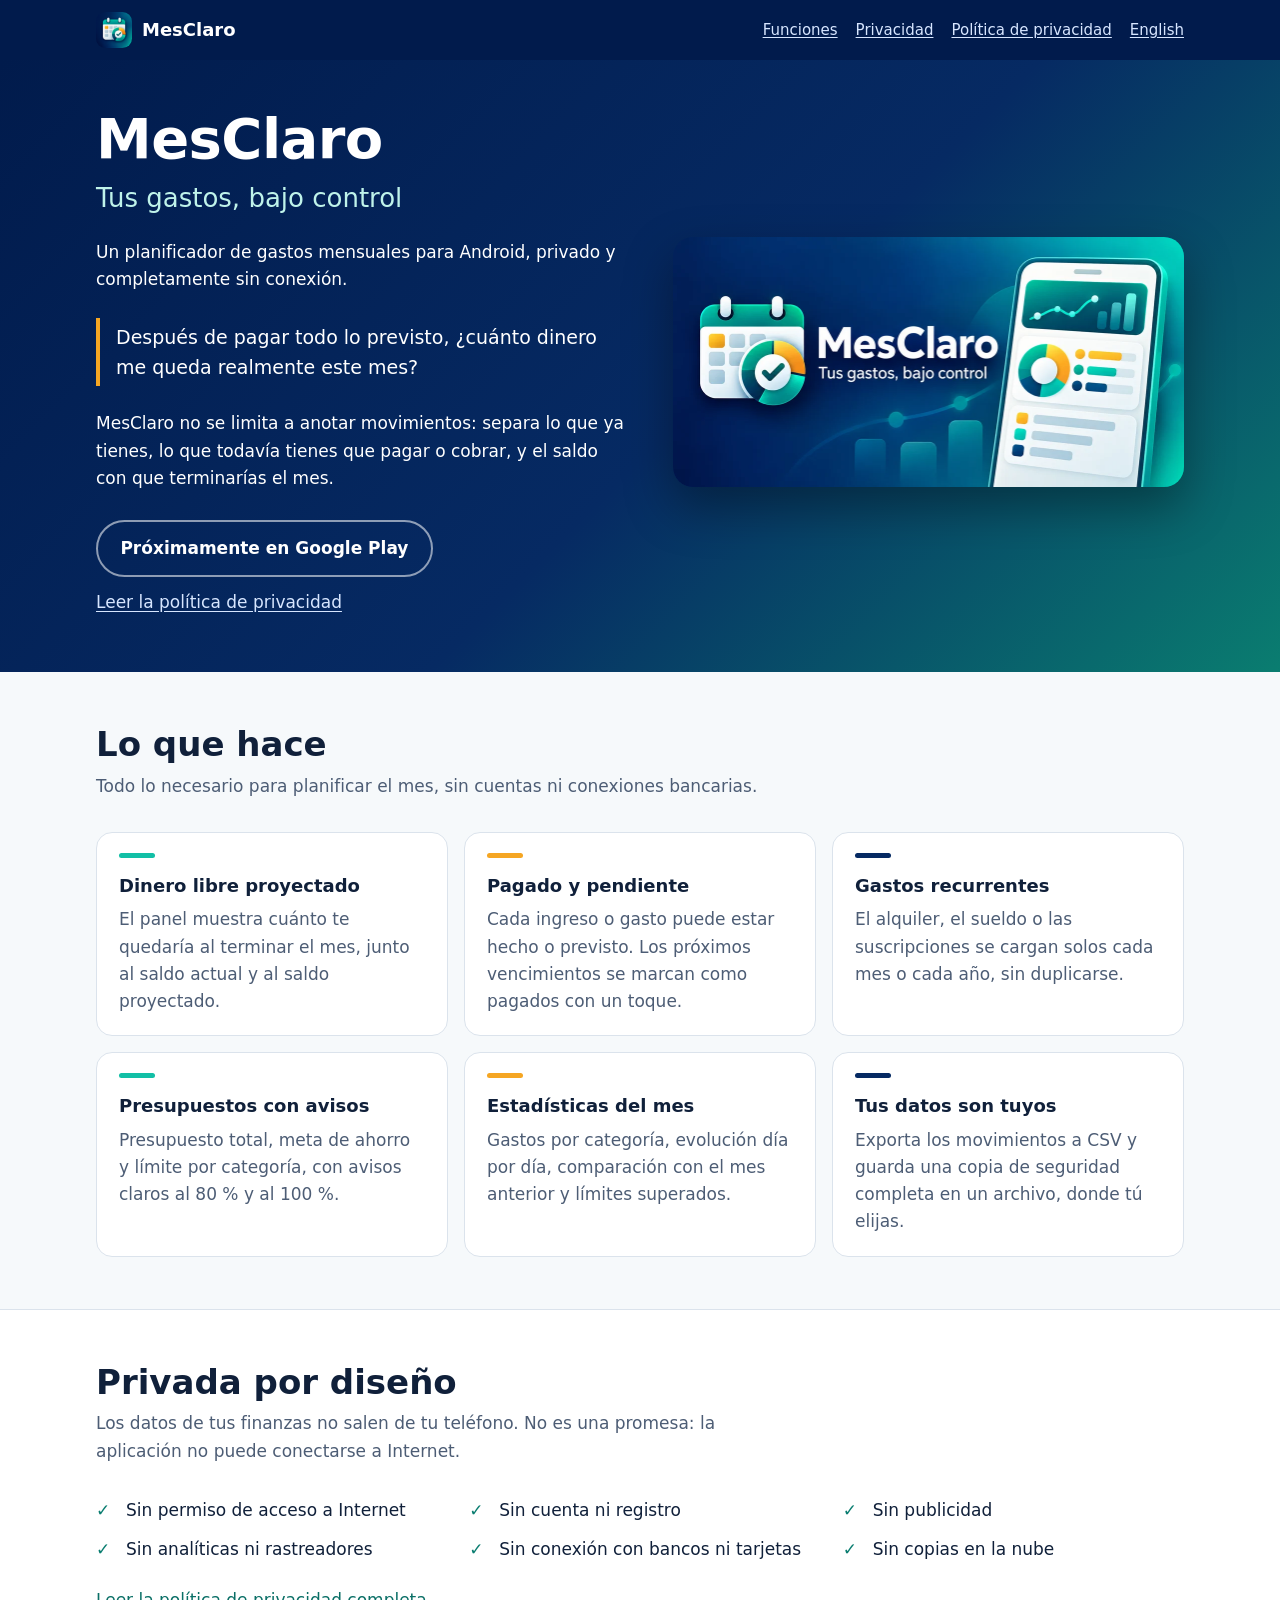
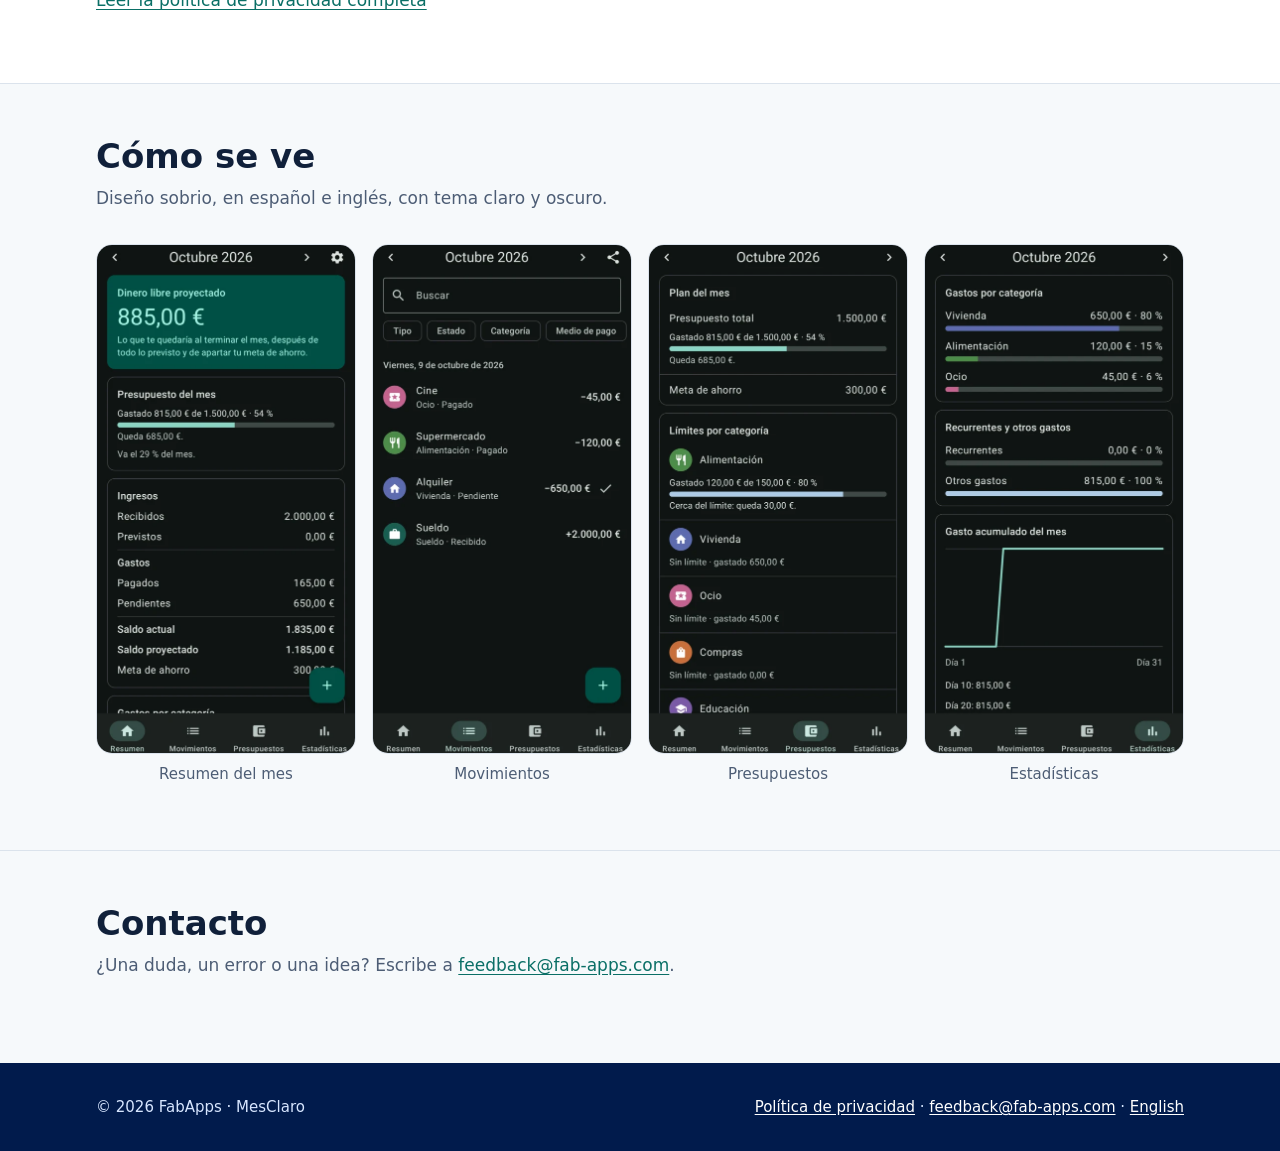
==== index.html @ d06690bd "Landing y política de privacidad de MesClaro Co-Authored-By: Claude Opus 5.5 <noreply@anthropic.com>" ====
<!doctype html>
<html lang="es">
<head>
  <meta charset="utf-8">
  <meta name="viewport" content="width=device-width, initial-scale=1">
  <title>MesClaro — Tus gastos, bajo control</title>
  <meta name="description" content="MesClaro es un planificador de gastos mensuales para Android, privado y sin conexión. Te dice cuánto dinero te queda realmente después de pagar todo lo previsto.">
  <meta name="theme-color" content="#011b4c">
  <link rel="alternate" hreflang="en" href="en/">
  <link rel="alternate" hreflang="es" href="./">
  <link rel="icon" type="image/png" href="assets/favicon.png">
  <link rel="apple-touch-icon" href="assets/apple-touch-icon.png">
  <meta property="og:type" content="website">
  <meta property="og:title" content="MesClaro — Tus gastos, bajo control">
  <meta property="og:description" content="Planificador de gastos mensuales para Android, privado y sin conexión.">
  <meta property="og:image" content="https://franbenaglia.github.io/mesClaroLanding/mesclaro-feature-graphic-1024x500.png">
  <meta property="og:url" content="https://franbenaglia.github.io/mesClaroLanding/">
  <link rel="stylesheet" href="assets/style.css">
</head>
<body>
  <a class="skip" href="#contenido">Saltar al contenido</a>

  <header class="site-header">
    <div class="wrap">
      <a class="brand" href="./">
        <img src="assets/icon-192.png" alt="" width="36" height="36">
        MesClaro
      </a>
      <nav class="site-nav" aria-label="Principal">
        <a href="#funciones">Funciones</a>
        <a href="#privacidad">Privacidad</a>
        <a href="privacy.html">Política de privacidad</a>
        <a href="en/" lang="en" hreflang="en">English</a>
      </nav>
    </div>
  </header>

  <main id="contenido">
    <div class="hero">
      <div class="wrap">
        <div>
          <h1>MesClaro</h1>
          <p class="tagline">Tus gastos, bajo control</p>
          <p>Un planificador de gastos mensuales para Android, privado y completamente sin conexión.</p>
          <p class="question">Después de pagar todo lo previsto, ¿cuánto dinero me queda realmente este mes?</p>
          <p>MesClaro no se limita a anotar movimientos: separa lo que ya tienes, lo que todavía tienes que pagar o cobrar, y el saldo con que terminarías el mes.</p>
          <div class="actions">
            <!-- Al publicar la app, reemplazar por un enlace a
                 https://play.google.com/store/apps/details?id=com.fabapps.mesclaro -->
            <span class="button" aria-disabled="true">Próximamente en Google Play</span>
            <a href="privacy.html">Leer la política de privacidad</a>
          </div>
        </div>
        <div class="hero-art">
          <img src="assets/feature.webp" width="1024" height="500"
               alt="MesClaro: icono de un calendario con un gráfico circular, junto a un teléfono que muestra gráficos de gastos.">
        </div>
      </div>
    </div>

    <section id="funciones">
      <div class="wrap">
        <h2>Lo que hace</h2>
        <p class="lead">Todo lo necesario para planificar el mes, sin cuentas ni conexiones bancarias.</p>
        <ul class="grid">
          <li class="card">
            <h3>Dinero libre proyectado</h3>
            <p>El panel muestra cuánto te quedaría al terminar el mes, junto al saldo actual y al saldo proyectado.</p>
          </li>
          <li class="card">
            <h3>Pagado y pendiente</h3>
            <p>Cada ingreso o gasto puede estar hecho o previsto. Los próximos vencimientos se marcan como pagados con un toque.</p>
          </li>
          <li class="card">
            <h3>Gastos recurrentes</h3>
            <p>El alquiler, el sueldo o las suscripciones se cargan solos cada mes o cada año, sin duplicarse.</p>
          </li>
          <li class="card">
            <h3>Presupuestos con avisos</h3>
            <p>Presupuesto total, meta de ahorro y límite por categoría, con avisos claros al 80 % y al 100 %.</p>
          </li>
          <li class="card">
            <h3>Estadísticas del mes</h3>
            <p>Gastos por categoría, evolución día por día, comparación con el mes anterior y límites superados.</p>
          </li>
          <li class="card">
            <h3>Tus datos son tuyos</h3>
            <p>Exporta los movimientos a CSV y guarda una copia de seguridad completa en un archivo, donde tú elijas.</p>
          </li>
        </ul>
      </div>
    </section>

    <section id="privacidad" class="privacy-band">
      <div class="wrap">
        <h2>Privada por diseño</h2>
        <p class="lead">Los datos de tus finanzas no salen de tu teléfono. No es una promesa: la aplicación no puede conectarse a Internet.</p>
        <ul class="checks">
          <li>Sin permiso de acceso a Internet</li>
          <li>Sin cuenta ni registro</li>
          <li>Sin publicidad</li>
          <li>Sin analíticas ni rastreadores</li>
          <li>Sin conexión con bancos ni tarjetas</li>
          <li>Sin copias en la nube</li>
        </ul>
        <p><a href="privacy.html">Leer la política de privacidad completa</a></p>
      </div>
    </section>

    <section id="capturas">
      <div class="wrap">
        <h2>Cómo se ve</h2>
        <p class="lead">Diseño sobrio, en español e inglés, con tema claro y oscuro.</p>
        <ul class="shots">
          <li>
            <figure>
              <img src="assets/screenshots/resumen.webp" width="520" height="1023" loading="lazy"
                   alt="Pantalla Resumen: dinero libre proyectado de 885 euros, presupuesto del mes al 54 %, ingresos, gastos y saldos.">
              <figcaption>Resumen del mes</figcaption>
            </figure>
          </li>
          <li>
            <figure>
              <img src="assets/screenshots/movimientos.webp" width="520" height="1023" loading="lazy"
                   alt="Pantalla Movimientos: lista de ingresos y gastos del día con buscador y filtros por tipo, estado y categoría.">
              <figcaption>Movimientos</figcaption>
            </figure>
          </li>
          <li>
            <figure>
              <img src="assets/screenshots/presupuestos.webp" width="520" height="1023" loading="lazy"
                   alt="Pantalla Presupuestos: presupuesto total, meta de ahorro y límites por categoría con barras de progreso.">
              <figcaption>Presupuestos</figcaption>
            </figure>
          </li>
          <li>
            <figure>
              <img src="assets/screenshots/estadisticas.webp" width="520" height="1023" loading="lazy"
                   alt="Pantalla Estadísticas: gastos por categoría, recurrentes frente a otros gastos y gasto acumulado del mes.">
              <figcaption>Estadísticas</figcaption>
            </figure>
          </li>
        </ul>
      </div>
    </section>

    <section id="contacto">
      <div class="wrap">
        <h2>Contacto</h2>
        <p class="lead">¿Una duda, un error o una idea? Escribe a <a href="mailto:feedback@fab-apps.com">feedback@fab-apps.com</a>.</p>
      </div>
    </section>
  </main>

  <footer class="site-footer">
    <div class="wrap">
      <p>© 2026 FabApps · MesClaro</p>
      <p>
        <a href="privacy.html">Política de privacidad</a> ·
        <a href="mailto:feedback@fab-apps.com">feedback@fab-apps.com</a> ·
        <a href="en/" lang="en" hreflang="en">English</a>
      </p>
    </div>
  </footer>
</body>
</html>
---- assets/style.css ----
/* MesClaro: sitio estático sin fuentes ni scripts externos, igual que la app, que no usa la red. */

:root {
  --navy: #011b4c;
  --navy-2: #062a63;
  --teal: #12bfa6;
  --teal-dark: #0a7d70;
  --amber: #f5a623;

  --bg: #f6f9fb;
  --surface: #ffffff;
  --text: #10203a;
  --muted: #4d5d75;
  --line: #dbe3ec;
  --link: #0a6f66;

  color-scheme: light dark;
}

@media (prefers-color-scheme: dark) {
  :root {
    --bg: #071226;
    --surface: #0e1e3a;
    --text: #e8eef7;
    --muted: #a9b7cc;
    --line: #20355a;
    --link: #5fe0cc;
  }
}

* {
  box-sizing: border-box;
}

html {
  -webkit-text-size-adjust: 100%;
  scroll-behavior: smooth;
}

body {
  margin: 0;
  background: var(--bg);
  color: var(--text);
  font-family: system-ui, -apple-system, "Segoe UI", Roboto, "Helvetica Neue", Arial, sans-serif;
  font-size: 1.0625rem;
  line-height: 1.6;
}

img {
  max-width: 100%;
  height: auto;
  display: block;
}

a {
  color: var(--link);
  text-underline-offset: 0.15em;
}

a:focus-visible,
.button:focus-visible {
  outline: 3px solid var(--amber);
  outline-offset: 3px;
  border-radius: 4px;
}

.wrap {
  width: min(100% - 2rem, 68rem);
  margin-inline: auto;
}

.skip {
  position: absolute;
  left: -999px;
}

.skip:focus {
  left: 1rem;
  top: 1rem;
  z-index: 10;
  background: var(--surface);
  padding: 0.5rem 0.75rem;
  border-radius: 6px;
}

/* Cabecera */

.site-header {
  background: var(--navy);
  color: #fff;
}

.site-header .wrap {
  display: flex;
  align-items: center;
  justify-content: space-between;
  gap: 1rem;
  padding-block: 0.75rem;
}

.brand {
  display: flex;
  align-items: center;
  gap: 0.625rem;
  color: #fff;
  font-weight: 700;
  font-size: 1.125rem;
  text-decoration: none;
}

.brand img {
  width: 2.25rem;
  height: 2.25rem;
  border-radius: 0.6rem;
}

.site-nav {
  display: flex;
  flex-wrap: wrap;
  gap: 0.25rem 1.125rem;
  font-size: 0.9375rem;
}

.site-nav a {
  color: #d7e6ff;
  padding-block: 0.375rem;
}

/* Portada */

.hero {
  background: linear-gradient(135deg, var(--navy) 0%, var(--navy-2) 55%, var(--teal-dark) 100%);
  color: #fff;
  padding-block: 3rem 3.5rem;
}

.hero .wrap {
  display: grid;
  gap: 2.5rem;
  align-items: center;
}

@media (min-width: 56rem) {
  .hero .wrap {
    grid-template-columns: 1.05fr 1fr;
  }
}

.hero h1 {
  margin: 0 0 0.5rem;
  font-size: clamp(2.25rem, 6vw, 3.5rem);
  line-height: 1.1;
  letter-spacing: -0.01em;
}

.tagline {
  margin: 0 0 1.25rem;
  font-size: clamp(1.25rem, 3vw, 1.625rem);
  color: #bff3ea;
}

.hero p {
  max-width: 34rem;
}

.question {
  margin: 1.5rem 0;
  padding: 0.25rem 0 0.25rem 1rem;
  border-left: 4px solid var(--amber);
  font-size: 1.1875rem;
}

.actions {
  display: flex;
  flex-wrap: wrap;
  align-items: center;
  gap: 0.75rem 1.25rem;
  margin-top: 1.75rem;
}

.button {
  display: inline-block;
  padding: 0.8rem 1.4rem;
  border-radius: 999px;
  background: var(--teal);
  color: #012b2a;
  font-weight: 700;
  text-decoration: none;
}

.button[aria-disabled="true"] {
  background: transparent;
  color: #fff;
  border: 2px solid rgba(255, 255, 255, 0.55);
}

.hero .actions a:not(.button) {
  color: #d7e6ff;
}

.hero-art img {
  border-radius: 1.25rem;
  box-shadow: 0 1.25rem 3rem rgba(0, 0, 0, 0.35);
}

/* Secciones */

section {
  padding-block: 3.25rem;
}

section + section {
  border-top: 1px solid var(--line);
}

h2 {
  margin: 0 0 0.5rem;
  font-size: clamp(1.625rem, 4vw, 2.125rem);
  line-height: 1.2;
}

.lead {
  margin: 0 0 2rem;
  color: var(--muted);
  max-width: 44rem;
}

.grid {
  display: grid;
  gap: 1rem;
  grid-template-columns: repeat(auto-fit, minmax(16.5rem, 1fr));
  padding: 0;
  margin: 0;
  list-style: none;
}

.card {
  background: var(--surface);
  border: 1px solid var(--line);
  border-radius: 1rem;
  padding: 1.25rem 1.375rem;
}

.card h3 {
  margin: 0 0 0.375rem;
  font-size: 1.125rem;
}

.card p {
  margin: 0;
  color: var(--muted);
}

.card::before {
  content: "";
  display: block;
  width: 2.25rem;
  height: 0.3rem;
  border-radius: 999px;
  background: var(--teal);
  margin-bottom: 0.875rem;
}

.card:nth-child(3n + 2)::before {
  background: var(--amber);
}

.card:nth-child(3n)::before {
  background: var(--navy-2);
}

@media (prefers-color-scheme: dark) {
  .card:nth-child(3n)::before {
    background: #6f9cff;
  }
}

.privacy-band {
  background: var(--surface);
}

.checks {
  display: grid;
  gap: 0.75rem 2rem;
  grid-template-columns: repeat(auto-fit, minmax(17rem, 1fr));
  padding: 0;
  margin: 0 0 1.5rem;
  list-style: none;
}

.checks li {
  padding-left: 1.875rem;
  position: relative;
}

.checks li::before {
  content: "✓";
  position: absolute;
  left: 0;
  top: 0;
  font-weight: 700;
  color: var(--teal-dark);
}

@media (prefers-color-scheme: dark) {
  .checks li::before {
    color: var(--teal);
  }
}

.shots {
  display: grid;
  grid-auto-flow: column;
  grid-auto-columns: minmax(13.5rem, 1fr);
  gap: 1rem;
  overflow-x: auto;
  padding: 0 0 0.75rem;
  margin: 0;
  list-style: none;
  scroll-snap-type: x proximity;
}

.shots li {
  scroll-snap-align: start;
}

.shots img {
  width: 100%;
  border-radius: 1rem;
  border: 1px solid var(--line);
}

.shots figcaption {
  margin-top: 0.5rem;
  font-size: 0.9375rem;
  color: var(--muted);
  text-align: center;
}

figure {
  margin: 0;
}

/* Pie */

.site-footer {
  background: var(--navy);
  color: #d7e6ff;
  padding-block: 2rem;
  font-size: 0.9375rem;
}

.site-footer .wrap {
  display: flex;
  flex-wrap: wrap;
  justify-content: space-between;
  gap: 0.75rem 2rem;
}

.site-footer a {
  color: #fff;
}

.site-footer p {
  margin: 0;
}

/* Documento legal */

.doc {
  padding-block: 2.5rem 3.5rem;
}

.doc .wrap {
  width: min(100% - 2rem, 46rem);
}

.doc h1 {
  margin: 0 0 0.25rem;
  font-size: clamp(1.875rem, 5vw, 2.5rem);
  line-height: 1.15;
}

.doc h2 {
  margin: 2.25rem 0 0.5rem;
  font-size: 1.375rem;
}

.doc .updated {
  margin: 0 0 1.5rem;
  color: var(--muted);
}

.summary {
  background: var(--surface);
  border: 1px solid var(--line);
  border-left: 5px solid var(--teal);
  border-radius: 0.75rem;
  padding: 1rem 1.25rem;
}

.summary p {
  margin: 0;
}

.doc ul {
  padding-left: 1.25rem;
}

.doc li {
  margin-bottom: 0.375rem;
}

code {
  font-family: ui-monospace, "SFMono-Regular", Menlo, Consolas, monospace;
  font-size: 0.92em;
  background: var(--surface);
  border: 1px solid var(--line);
  border-radius: 0.3rem;
  padding: 0.05em 0.3em;
  overflow-wrap: anywhere;
}
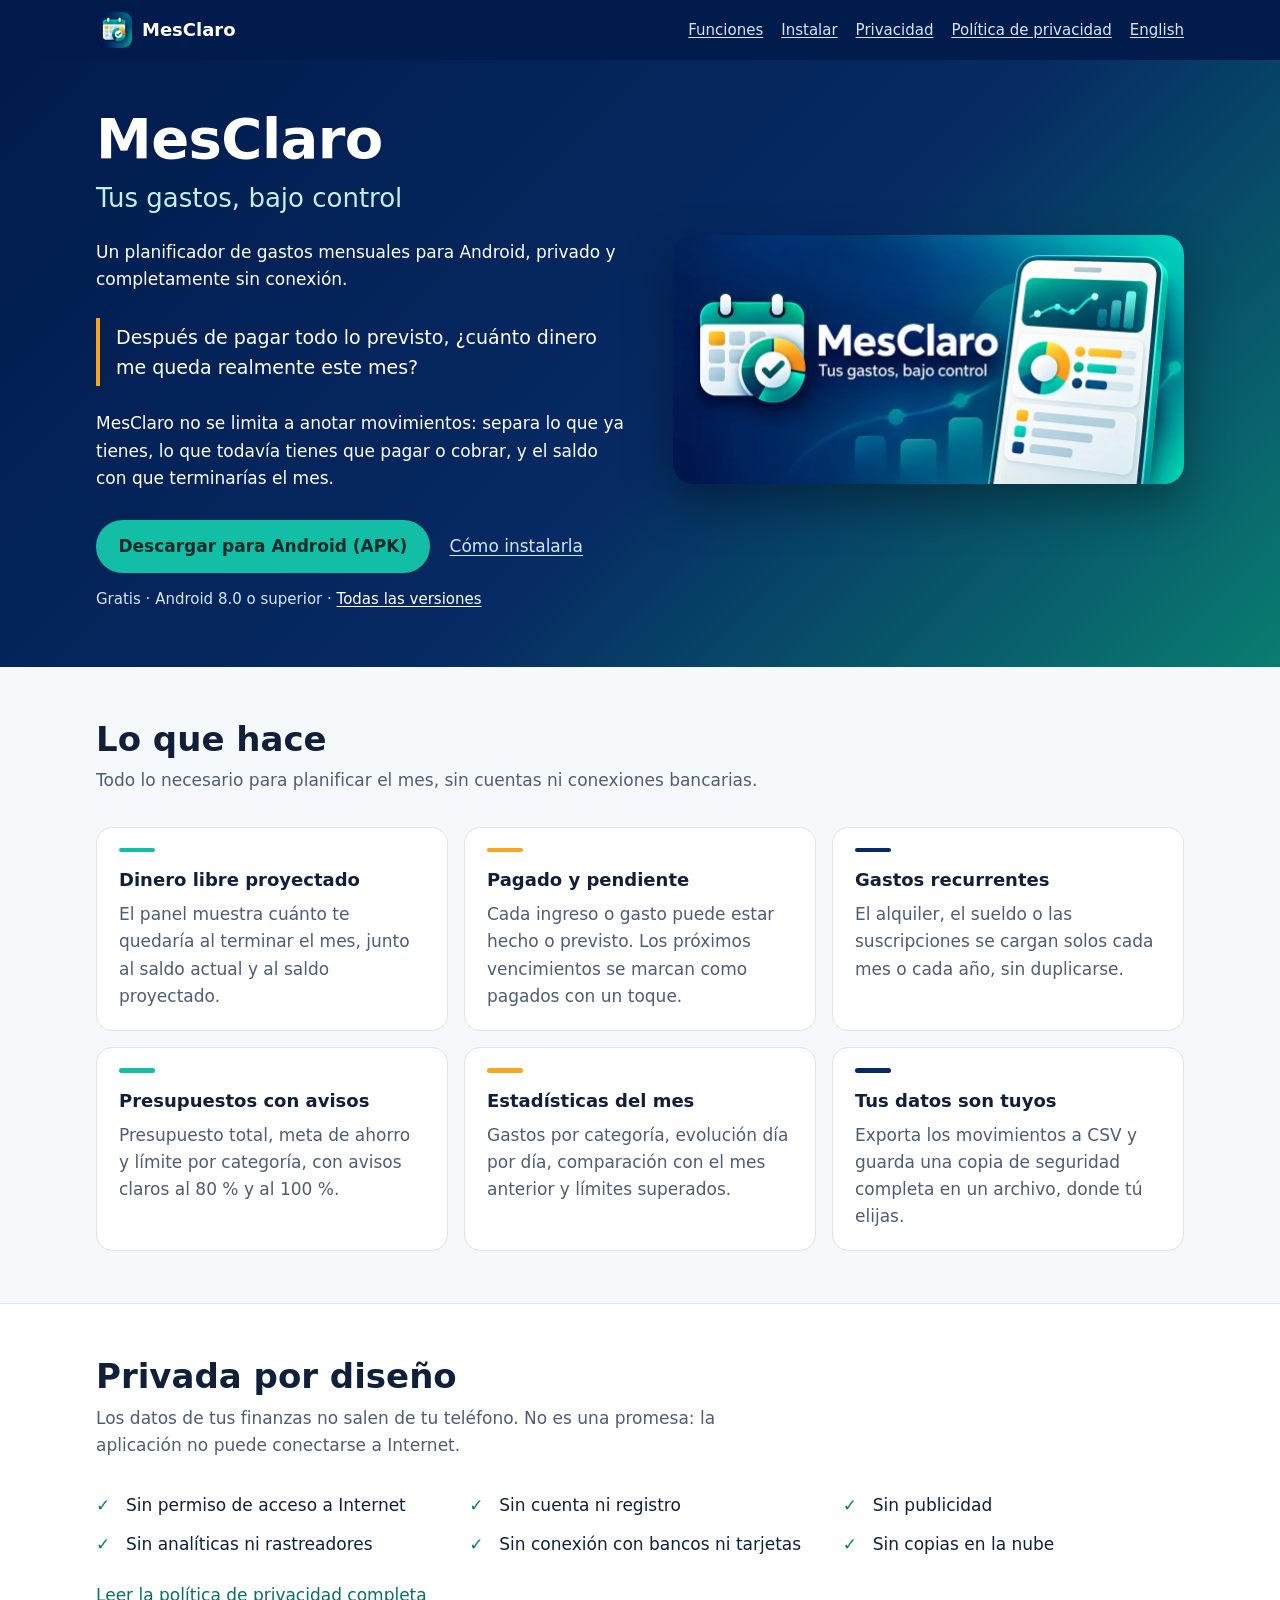
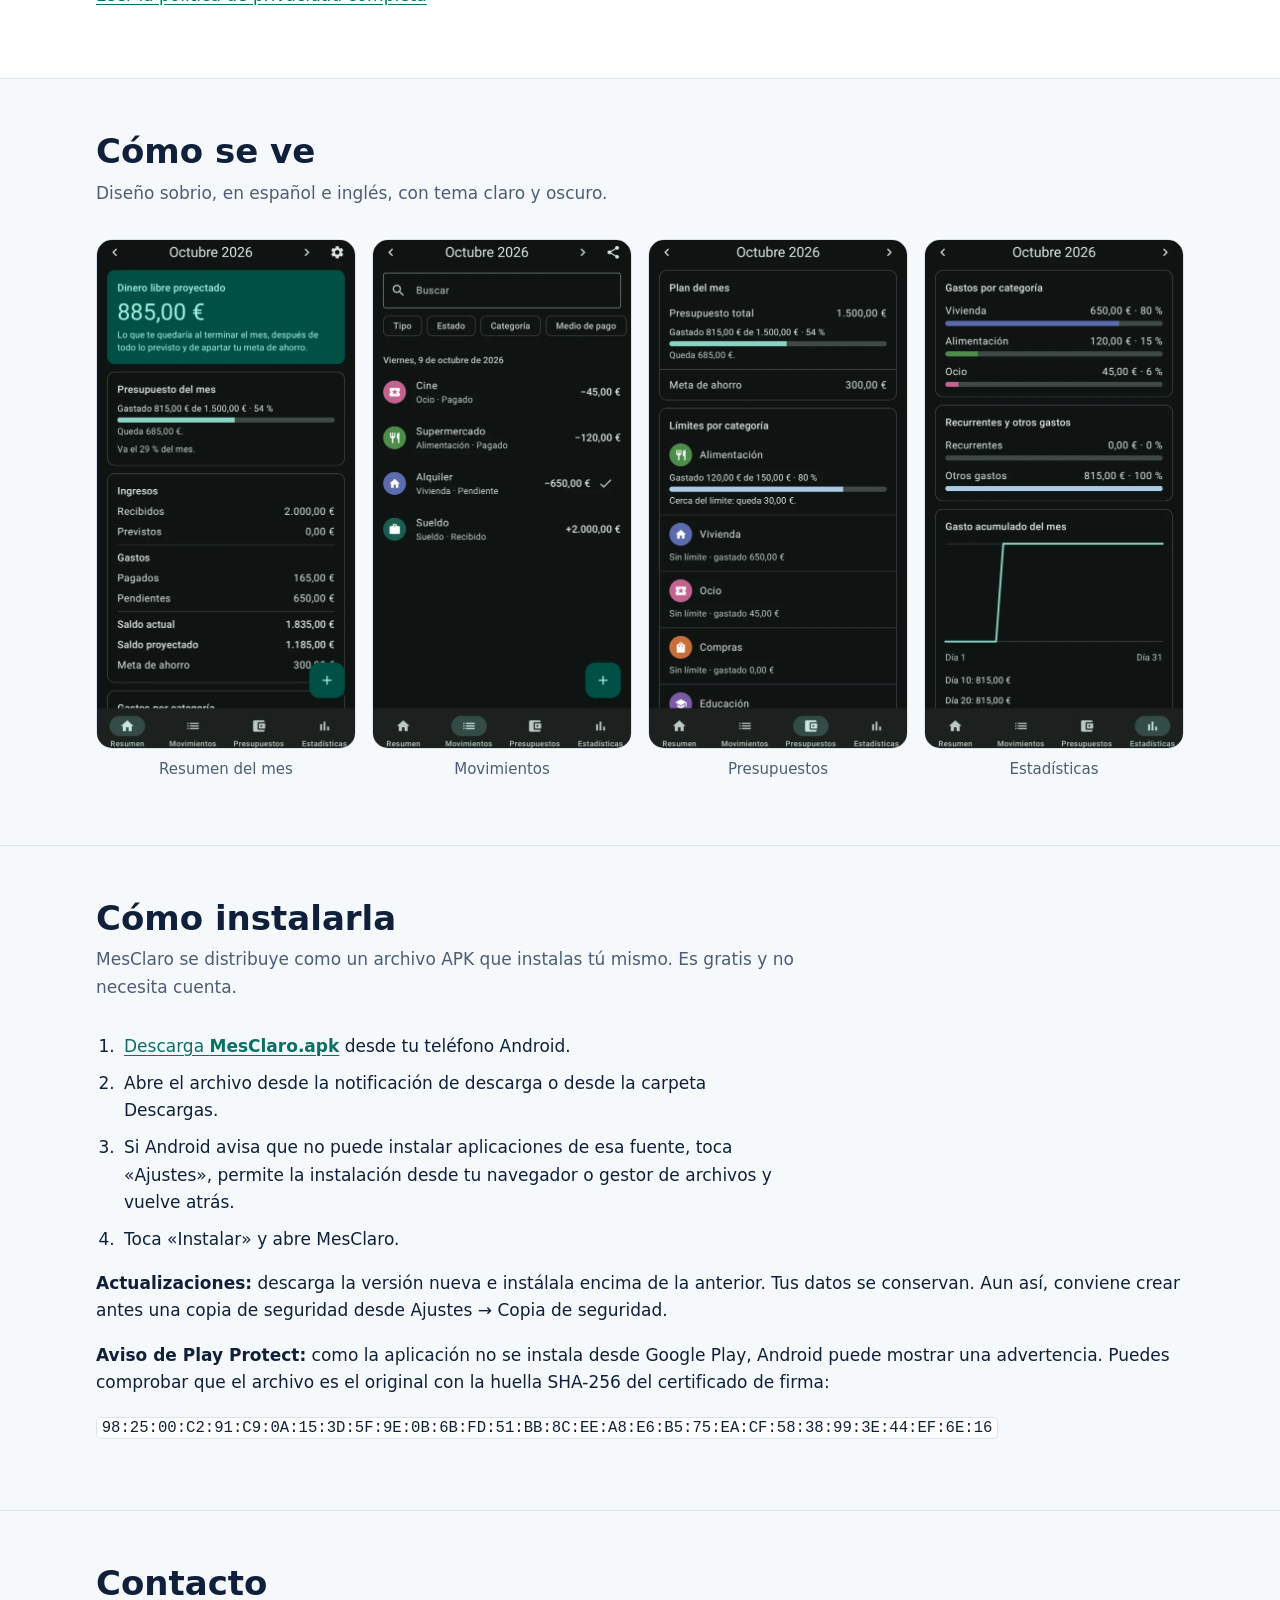
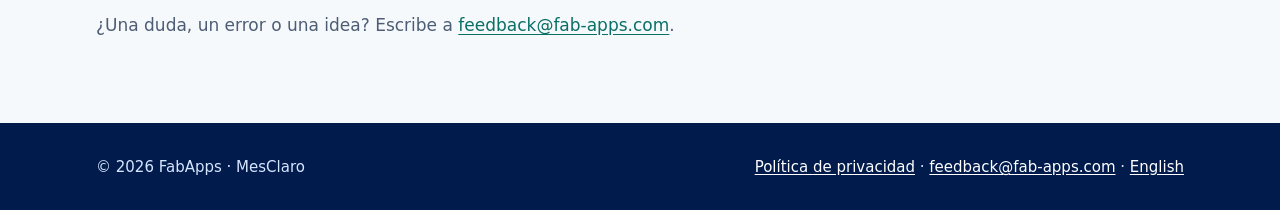
==== commit b91fea50: "Enlace de descarga del APK, instrucciones de instalación y dominio propio Co-Authored-By: Claude Opu" ====
--- a/index.html
+++ b/index.html
@@ -13,8 +13,8 @@
   <meta property="og:type" content="website">
   <meta property="og:title" content="MesClaro — Tus gastos, bajo control">
   <meta property="og:description" content="Planificador de gastos mensuales para Android, privado y sin conexión.">
-  <meta property="og:image" content="https://franbenaglia.github.io/mesClaroLanding/mesclaro-feature-graphic-1024x500.png">
-  <meta property="og:url" content="https://franbenaglia.github.io/mesClaroLanding/">
+  <meta property="og:image" content="https://mesclaro.fab-apps.com/mesclaro-feature-graphic-1024x500.png">
+  <meta property="og:url" content="https://mesclaro.fab-apps.com/">
   <link rel="stylesheet" href="assets/style.css">
 </head>
 <body>
@@ -28,6 +28,7 @@
       </a>
       <nav class="site-nav" aria-label="Principal">
         <a href="#funciones">Funciones</a>
+        <a href="#instalar">Instalar</a>
         <a href="#privacidad">Privacidad</a>
         <a href="privacy.html">Política de privacidad</a>
         <a href="en/" lang="en" hreflang="en">English</a>
@@ -45,11 +46,11 @@
           <p class="question">Después de pagar todo lo previsto, ¿cuánto dinero me queda realmente este mes?</p>
           <p>MesClaro no se limita a anotar movimientos: separa lo que ya tienes, lo que todavía tienes que pagar o cobrar, y el saldo con que terminarías el mes.</p>
           <div class="actions">
-            <!-- Al publicar la app, reemplazar por un enlace a
-                 https://play.google.com/store/apps/details?id=com.fabapps.mesclaro -->
-            <span class="button" aria-disabled="true">Próximamente en Google Play</span>
-            <a href="privacy.html">Leer la política de privacidad</a>
+            <!-- El nombre del archivo es siempre MesClaro.apk, así este enlace apunta a la última versión. -->
+            <a class="button" href="https://github.com/franbenaglia/mesClaroLanding/releases/latest/download/MesClaro.apk">Descargar para Android (APK)</a>
+            <a href="#instalar">Cómo instalarla</a>
           </div>
+          <p class="note">Gratis · Android 8.0 o superior · <a href="https://github.com/franbenaglia/mesClaroLanding/releases">Todas las versiones</a></p>
         </div>
         <div class="hero-art">
           <img src="assets/feature.webp" width="1024" height="500"
@@ -144,6 +145,22 @@
       </div>
     </section>
 
+    <section id="instalar">
+      <div class="wrap">
+        <h2>Cómo instalarla</h2>
+        <p class="lead">MesClaro se distribuye como un archivo APK que instalas tú mismo. Es gratis y no necesita cuenta.</p>
+        <ol class="steps">
+          <li><a href="https://github.com/franbenaglia/mesClaroLanding/releases/latest/download/MesClaro.apk">Descarga <strong>MesClaro.apk</strong></a> desde tu teléfono Android.</li>
+          <li>Abre el archivo desde la notificación de descarga o desde la carpeta Descargas.</li>
+          <li>Si Android avisa que no puede instalar aplicaciones de esa fuente, toca «Ajustes», permite la instalación desde tu navegador o gestor de archivos y vuelve atrás.</li>
+          <li>Toca «Instalar» y abre MesClaro.</li>
+        </ol>
+        <p><strong>Actualizaciones:</strong> descarga la versión nueva e instálala encima de la anterior. Tus datos se conservan. Aun así, conviene crear antes una copia de seguridad desde Ajustes → Copia de seguridad.</p>
+        <p><strong>Aviso de Play Protect:</strong> como la aplicación no se instala desde Google Play, Android puede mostrar una advertencia. Puedes comprobar que el archivo es el original con la huella SHA-256 del certificado de firma:</p>
+        <p><code>98:25:00:C2:91:C9:0A:15:3D:5F:9E:0B:6B:FD:51:BB:8C:EE:A8:E6:B5:75:EA:CF:58:38:99:3E:44:EF:6E:16</code></p>
+      </div>
+    </section>
+
     <section id="contacto">
       <div class="wrap">
         <h2>Contacto</h2>
--- a/assets/style.css
+++ b/assets/style.css
@@ -92,9 +92,10 @@
 
 .site-header .wrap {
   display: flex;
+  flex-wrap: wrap;
   align-items: center;
   justify-content: space-between;
-  gap: 1rem;
+  gap: 0.25rem 1rem;
   padding-block: 0.75rem;
 }
 
@@ -106,6 +107,7 @@
   font-weight: 700;
   font-size: 1.125rem;
   text-decoration: none;
+  flex-shrink: 0;
 }
 
 .brand img {
@@ -198,6 +200,26 @@
   color: #d7e6ff;
 }
 
+.hero .note {
+  margin: 0.875rem 0 0;
+  font-size: 0.9375rem;
+  color: #d7e6ff;
+}
+
+.hero .note a {
+  color: #fff;
+}
+
+.steps {
+  max-width: 44rem;
+  padding-left: 1.5rem;
+}
+
+.steps li {
+  margin-bottom: 0.625rem;
+  padding-left: 0.25rem;
+}
+
 .hero-art img {
   border-radius: 1.25rem;
   box-shadow: 0 1.25rem 3rem rgba(0, 0, 0, 0.35);
